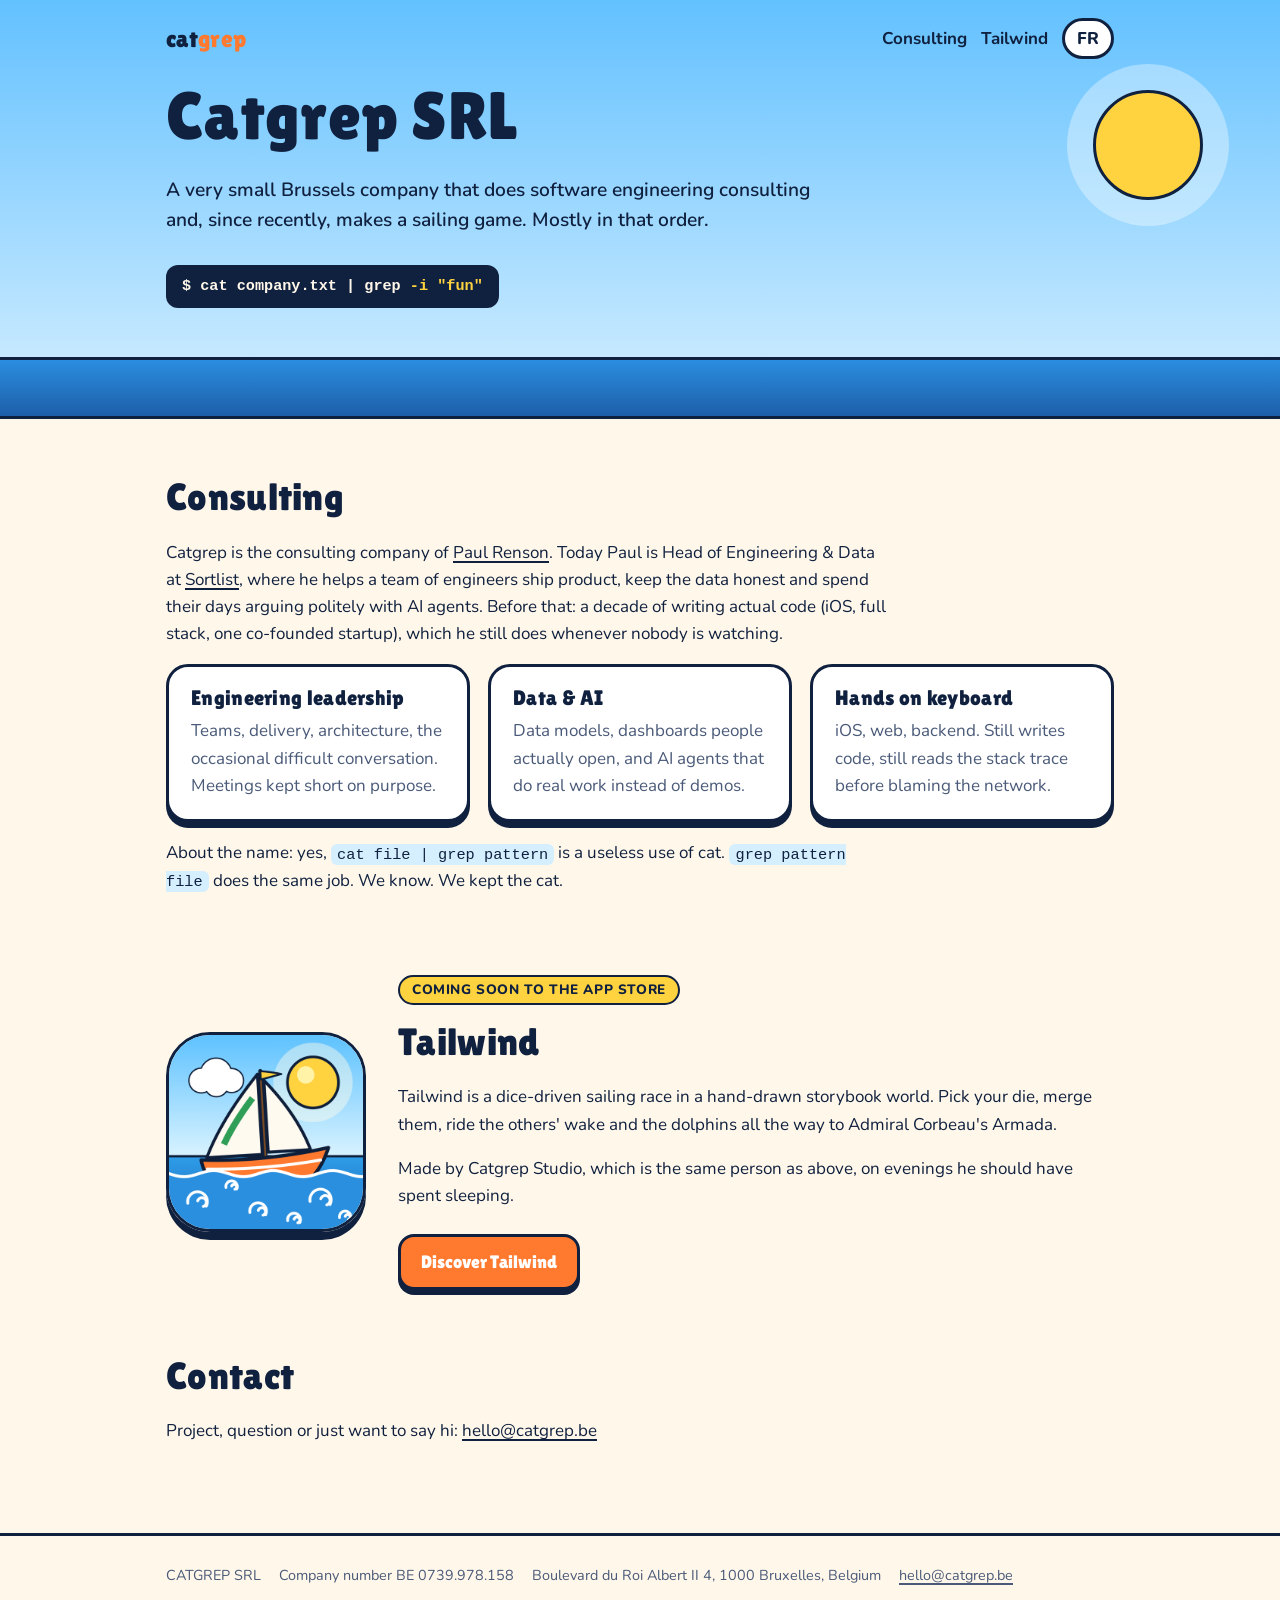
==== index.html @ e49b74dd "Catgrep SRL landing page with Tailwind, support and privacy pages Co-Authored-By: Claude Opus 5.5 <n" ====
<!doctype html>
<html lang="en">
<head>
  <meta charset="utf-8">
  <meta name="viewport" content="width=device-width, initial-scale=1">
  <title>Catgrep SRL</title>
  <meta name="description" content="Catgrep SRL: software engineering consulting in Brussels, and the studio behind Tailwind, a dice-driven sailing race for iPhone.">
  <link rel="apple-touch-icon" href="assets/apple-touch-icon.png">
  <link rel="icon" type="image/png" href="assets/apple-touch-icon.png">
  <link rel="preconnect" href="https://fonts.googleapis.com">
  <link rel="preconnect" href="https://fonts.gstatic.com" crossorigin>
  <link href="https://fonts.googleapis.com/css2?family=Lilita+One&family=Nunito:wght@400;600;700;800&display=swap" rel="stylesheet">
  <link rel="stylesheet" href="assets/site.css">
  <script src="assets/lang.js"></script>
</head>
<body>
  <header class="hero">
    <div class="sun" aria-hidden="true"></div>
    <div class="wrap">
      <div class="top">
        <a class="brand" href="./">cat<span>grep</span></a>
        <nav>
          <a href="#consulting"><span class="en">Consulting</span><span class="fr">Conseil</span></a>
          <a href="tailwind/">Tailwind</a>
          <button class="lang" type="button" aria-label="Language">FR</button>
        </nav>
      </div>
      <h1>Catgrep SRL</h1>
      <p class="lead">
        <span class="en">A very small Brussels company that does software engineering consulting and, since recently, makes a sailing game. Mostly in that order.</span>
        <span class="fr">Une toute petite société bruxelloise qui fait du conseil en ingénierie logicielle et, depuis peu, un jeu de voile. Plutôt dans cet ordre-là.</span>
      </p>
      <div class="terminal">$ cat company.txt | grep <b>-i "fun"</b></div>
    </div>
  </header>

  <main class="wrap">
    <section id="consulting">
      <h2><span class="en">Consulting</span><span class="fr">Conseil</span></h2>
      <p class="prose">
        <span class="en">Catgrep is the consulting company of <a href="https://www.linkedin.com/in/paulrenson/">Paul Renson</a>. Today Paul is Head of Engineering &amp; Data at <a href="https://www.sortlist.com">Sortlist</a>, where he helps a team of engineers ship product, keep the data honest and spend their days arguing politely with AI agents. Before that: a decade of writing actual code (iOS, full stack, one co-founded startup), which he still does whenever nobody is watching.</span>
        <span class="fr">Catgrep, c'est la société de conseil de <a href="https://www.linkedin.com/in/paulrenson/">Paul Renson</a>. Aujourd'hui, Paul est Head of Engineering &amp; Data chez <a href="https://www.sortlist.be">Sortlist</a>, où il aide une équipe d'ingénieurs à livrer du produit, à garder des données honnêtes et à passer leurs journées à discuter poliment avec des agents IA. Avant ça : une dizaine d'années à écrire du vrai code (iOS, full stack, une startup cofondée), ce qu'il fait encore dès que personne ne regarde.</span>
      </p>
      <div class="cards">
        <div class="card">
          <h3><span class="en">Engineering leadership</span><span class="fr">Direction technique</span></h3>
          <p><span class="en">Teams, delivery, architecture, the occasional difficult conversation. Meetings kept short on purpose.</span><span class="fr">Équipes, delivery, architecture, et parfois une conversation difficile. Réunions courtes, exprès.</span></p>
        </div>
        <div class="card">
          <h3><span class="en">Data &amp; AI</span><span class="fr">Data &amp; IA</span></h3>
          <p><span class="en">Data models, dashboards people actually open, and AI agents that do real work instead of demos.</span><span class="fr">Modèles de données, dashboards que les gens ouvrent vraiment, et agents IA qui travaillent pour de vrai, pas juste en démo.</span></p>
        </div>
        <div class="card">
          <h3><span class="en">Hands on keyboard</span><span class="fr">Les mains dans le code</span></h3>
          <p><span class="en">iOS, web, backend. Still writes code, still reads the stack trace before blaming the network.</span><span class="fr">iOS, web, backend. Écrit toujours du code, lit toujours la stack trace avant d'accuser le réseau.</span></p>
        </div>
      </div>
      <p class="prose">
        <span class="en">About the name: yes, <code>cat file | grep pattern</code> is a useless use of cat. <code>grep pattern file</code> does the same job. We know. We kept the cat.</span>
        <span class="fr">Pour le nom : oui, <code>cat fichier | grep motif</code> est un usage inutile de cat. <code>grep motif fichier</code> fait la même chose. On sait. On a gardé le chat.</span>
      </p>
    </section>

    <section id="tailwind">
      <div class="split">
        <img src="assets/tailwind-icon.png" alt="Tailwind app icon" width="512" height="512">
        <div>
          <span class="pill"><span class="en">Coming soon to the App Store</span><span class="fr">Bientôt sur l'App Store</span></span>
          <h2 style="margin-top:.4em">Tailwind</h2>
          <p>
            <span class="en">Tailwind is a dice-driven sailing race in a hand-drawn storybook world. Pick your die, merge them, ride the others' wake and the dolphins all the way to Admiral Corbeau's Armada.</span>
            <span class="fr">Tailwind est une course de voiliers aux dés, façon carnet de bord dessiné à la main. Choisis ton dé, fusionne-les, prends le sillage des autres et file avec les dauphins jusqu'à l'Armada de l'Amiral Corbeau.</span>
          </p>
          <p>
            <span class="en">Made by Catgrep Studio, which is the same person as above, on evenings he should have spent sleeping.</span>
            <span class="fr">Fait par Catgrep Studio, c'est-à-dire la même personne qu'au-dessus, les soirs où il aurait dû dormir.</span>
          </p>
          <a class="btn" href="tailwind/"><span class="en">Discover Tailwind</span><span class="fr">Découvrir Tailwind</span></a>
        </div>
      </div>
    </section>

    <section id="contact">
      <h2>Contact</h2>
      <p>
        <span class="en">Project, question or just want to say hi: </span><span class="fr">Un projet, une question ou juste envie de dire bonjour : </span><a href="mailto:hello@catgrep.be">hello@catgrep.be</a>
      </p>
    </section>
  </main>

  <footer>
    <div class="wrap legal">
      <span>CATGREP SRL</span>
      <span><span class="en">Company number</span><span class="fr">BCE / TVA</span> BE 0739.978.158</span>
      <span>Boulevard du Roi Albert II 4, 1000 Bruxelles, <span class="en">Belgium</span><span class="fr">Belgique</span></span>
      <a href="mailto:hello@catgrep.be">hello@catgrep.be</a>
    </div>
  </footer>
</body>
</html>
---- assets/site.css ----
:root {
  --sky: #63c1ff;
  --sky-soft: #d6efff;
  --sea: #2b8de0;
  --sea-deep: #1d5fa8;
  --navy: #10213f;
  --cream: #fff7ea;
  --paper: #ffffff;
  --sun: #ffd23f;
  --coral: #ff7a2f;
  --kelp: #2f9f57;
  --muted: #4a5a78;
  --line: 3px solid var(--navy);
  --radius: 22px;
}

@media (prefers-color-scheme: dark) {
  :root:not([data-theme="light"]), :root[data-theme="dark"] {
    --cream: #0d1a33;
    --paper: #15264a;
    --navy: #f3ead8;
    --muted: #b6c2da;
    --sky-soft: #1b3561;
  }
}

* { box-sizing: border-box; }

html { -webkit-text-size-adjust: 100%; }

body {
  margin: 0;
  background: var(--cream);
  color: var(--navy);
  font: 17px/1.6 "Nunito", system-ui, -apple-system, "Segoe UI", sans-serif;
}

html[lang="fr"] .en, html[lang="en"] .fr { display: none !important; }

a { color: inherit; text-decoration-thickness: 2px; text-underline-offset: 3px; }
a:hover { color: var(--coral); }

h1, h2, h3, .brand { font-family: "Lilita One", "Nunito", sans-serif; font-weight: 400; line-height: 1.15; letter-spacing: .3px; }
h1 { font-size: clamp(2.4rem, 7vw, 4.2rem); margin: 0 0 .3em; }
h2 { font-size: clamp(1.7rem, 4.5vw, 2.4rem); margin: 0 0 .5em; }
h3 { font-size: 1.3rem; margin: 0 0 .3em; }

code {
  font-family: ui-monospace, "SF Mono", Menlo, monospace;
  font-size: .9em;
  background: var(--sky-soft);
  padding: .1em .4em;
  border-radius: 6px;
}

.wrap { max-width: 980px; margin: 0 auto; padding: 0 16px; }

.top {
  display: flex; align-items: center; justify-content: space-between; gap: 12px;
  padding: 18px 0;
}
.brand { font-size: 1.5rem; text-decoration: none; }
.brand span { color: var(--coral); }
.top nav { display: flex; align-items: center; gap: 14px; font-weight: 700; }
.top nav a { text-decoration: none; }

.lang {
  font: inherit; font-weight: 800; color: var(--navy);
  background: var(--paper); border: var(--line); border-radius: 999px;
  padding: 4px 12px; cursor: pointer;
}

.hero {
  position: relative; overflow: hidden;
  background: linear-gradient(#63c1ff 0%, #d6efff 100%);
  color: #10213f;
  border-bottom: 3px solid #10213f;
}
.hero::after {
  content: ""; position: absolute; left: 0; right: 0; bottom: 0; height: 56px;
  background: linear-gradient(#2b8de0, #1d5fa8); border-top: 3px solid #10213f;
}
.hero a, .hero .brand { color: #10213f; }
.hero .lang { background: #fff; color: #10213f; border-color: #10213f; }
.hero .wrap { position: relative; z-index: 1; padding-top: 0; padding-bottom: 100px; }
.hero p.lead { font-size: 1.2rem; max-width: 34em; font-weight: 600; }
.hero .sun {
  position: absolute; right: 6%; top: 90px; width: 110px; height: 110px; border-radius: 50%;
  background: var(--sun); border: 3px solid #10213f; box-shadow: 0 0 0 26px rgba(255, 255, 255, .35);
}
.hero .terminal {
  display: inline-block; margin-top: 10px;
  background: #10213f; color: #fff7ea; border-radius: 12px; padding: 10px 16px;
  font: 600 .95rem/1.5 ui-monospace, "SF Mono", Menlo, monospace;
  max-width: 100%; overflow-x: auto; white-space: nowrap;
}
.hero .terminal b { color: var(--sun); font-weight: 600; }

section { padding: 56px 0 8px; }

.cards { display: grid; grid-template-columns: repeat(auto-fit, minmax(240px, 1fr)); gap: 18px; }
.card {
  background: var(--paper); border: var(--line); border-radius: var(--radius);
  padding: 20px 22px; box-shadow: 0 6px 0 var(--navy);
}
.card p { margin: 0; color: var(--muted); }

.split { display: grid; grid-template-columns: 200px 1fr; gap: 32px; align-items: center; }
.split img { width: 100%; height: auto; border-radius: 44px; border: var(--line); box-shadow: 0 8px 0 var(--navy); }

.btn {
  display: inline-block; text-decoration: none; font-family: "Lilita One", sans-serif; font-size: 1.15rem;
  background: var(--coral); color: #fff; border: 3px solid #10213f; border-radius: 16px;
  padding: 10px 20px; box-shadow: 0 5px 0 #10213f; margin: 8px 10px 0 0;
}
.btn:hover { color: #fff; transform: translateY(2px); box-shadow: 0 3px 0 #10213f; }
.btn.ghost { background: var(--paper); color: var(--navy); }
.btn.ghost:hover { color: var(--navy); }

.pill {
  display: inline-block; font-weight: 800; font-size: .85rem; text-transform: uppercase; letter-spacing: .6px;
  background: var(--sun); color: #10213f; border: 2px solid #10213f; border-radius: 999px; padding: 2px 12px;
}

ul.ticks { padding: 0; list-style: none; }
ul.ticks li { padding-left: 1.6em; position: relative; margin: .35em 0; }
ul.ticks li::before { content: "⚓"; position: absolute; left: 0; }

.prose { max-width: 720px; }
.prose h2 { margin-top: 1.4em; font-size: 1.6rem; }

footer {
  margin-top: 64px; padding: 28px 0 40px; border-top: var(--line);
  font-size: .9rem; color: var(--muted);
}
footer .legal { display: flex; flex-wrap: wrap; gap: 4px 18px; }

@media (max-width: 640px) {
  .split { grid-template-columns: 1fr; }
  .split img { width: 140px; border-radius: 32px; }
  .hero .sun { width: 70px; height: 70px; top: 74px; box-shadow: 0 0 0 16px rgba(255, 255, 255, .35); }
  .hero .wrap { padding-top: 0; padding-bottom: 90px; }
  .top nav { gap: 10px; }
}

.shots {
  display: grid; grid-auto-flow: column; grid-auto-columns: minmax(180px, 220px); gap: 18px;
  overflow-x: auto; padding: 6px 4px 18px; scroll-snap-type: x mandatory;
}
.shots img {
  width: 100%; height: auto; border: var(--line); border-radius: 26px; scroll-snap-align: start;
  box-shadow: 0 6px 0 var(--navy); background: var(--paper);
}
.faq dt { font-weight: 800; margin-top: 1em; }
.faq dd { margin: .2em 0 0; color: var(--muted); }
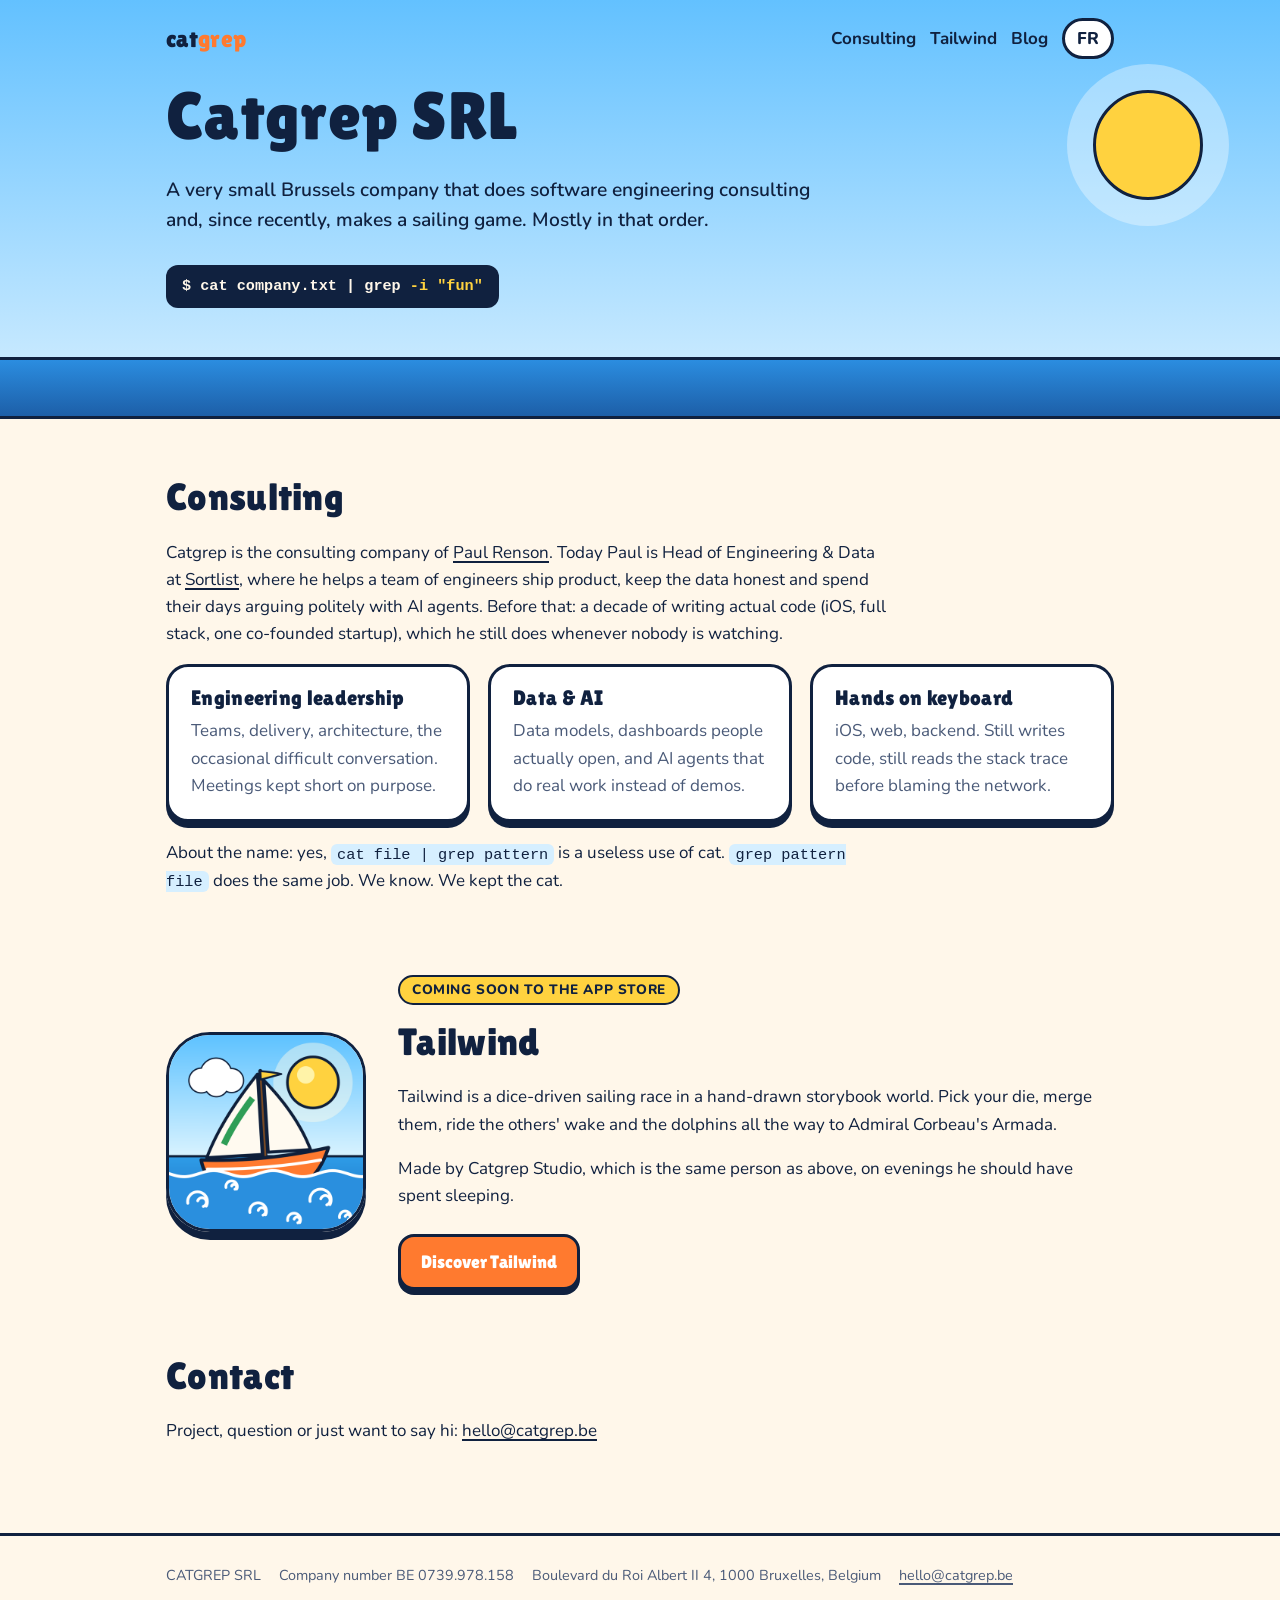
==== commit e9c34c52: "Link to the blog at renson.me from every page Co-Authored-By: Claude Opus 5.5 <noreply@anthropic.com" ====
--- a/index.html
+++ b/index.html
@@ -22,6 +22,7 @@
         <nav>
           <a href="#consulting"><span class="en">Consulting</span><span class="fr">Conseil</span></a>
           <a href="tailwind/">Tailwind</a>
+          <a href="http://renson.me">Blog</a>
           <button class="lang" type="button" aria-label="Language">FR</button>
         </nav>
       </div>
@@ -39,7 +40,7 @@
       <h2><span class="en">Consulting</span><span class="fr">Conseil</span></h2>
       <p class="prose">
         <span class="en">Catgrep is the consulting company of <a href="https://www.linkedin.com/in/paulrenson/">Paul Renson</a>. Today Paul is Head of Engineering &amp; Data at <a href="https://www.sortlist.com">Sortlist</a>, where he helps a team of engineers ship product, keep the data honest and spend their days arguing politely with AI agents. Before that: a decade of writing actual code (iOS, full stack, one co-founded startup), which he still does whenever nobody is watching.</span>
-        <span class="fr">Catgrep, c'est la société de conseil de <a href="https://www.linkedin.com/in/paulrenson/">Paul Renson</a>. Aujourd'hui, Paul est Head of Engineering &amp; Data chez <a href="https://www.sortlist.be">Sortlist</a>, où il aide une équipe d'ingénieurs à livrer du produit, à garder des données honnêtes et à passer leurs journées à discuter poliment avec des agents IA. Avant ça : une dizaine d'années à écrire du vrai code (iOS, full stack, une startup cofondée), ce qu'il fait encore dès que personne ne regarde.</span>
+        <span class="fr">Catgrep, c'est la société de conseil de <a href="https://www.linkedin.com/in/paulrenson/">Paul Renson</a>. Aujourd'hui, Paul est Head of Engineering &amp; Data chez <a href="https://www.sortlist.be">Sortlist</a>, où il aide une équipe d'ingénieurs à livrer du produit, à garder des données honnêtes et à passer leurs journées à discuter poliment avec des agents IA. Avant ça&nbsp;: une dizaine d'années à écrire du vrai code (iOS, full stack, une startup cofondée), ce qu'il fait encore dès que personne ne regarde.</span>
       </p>
       <div class="cards">
         <div class="card">
@@ -57,7 +58,7 @@
       </div>
       <p class="prose">
         <span class="en">About the name: yes, <code>cat file | grep pattern</code> is a useless use of cat. <code>grep pattern file</code> does the same job. We know. We kept the cat.</span>
-        <span class="fr">Pour le nom : oui, <code>cat fichier | grep motif</code> est un usage inutile de cat. <code>grep motif fichier</code> fait la même chose. On sait. On a gardé le chat.</span>
+        <span class="fr">Pour le nom&nbsp;: oui, <code>cat fichier | grep motif</code> est un usage inutile de cat. <code>grep motif fichier</code> fait la même chose. On sait. On a gardé le chat.</span>
       </p>
     </section>
 
@@ -83,7 +84,7 @@
     <section id="contact">
       <h2>Contact</h2>
       <p>
-        <span class="en">Project, question or just want to say hi: </span><span class="fr">Un projet, une question ou juste envie de dire bonjour : </span><a href="mailto:hello@catgrep.be">hello@catgrep.be</a>
+        <span class="en">Project, question or just want to say hi: </span><span class="fr">Un projet, une question ou juste envie de dire bonjour&nbsp;: </span><a href="mailto:hello@catgrep.be">hello@catgrep.be</a>
       </p>
     </section>
   </main>
